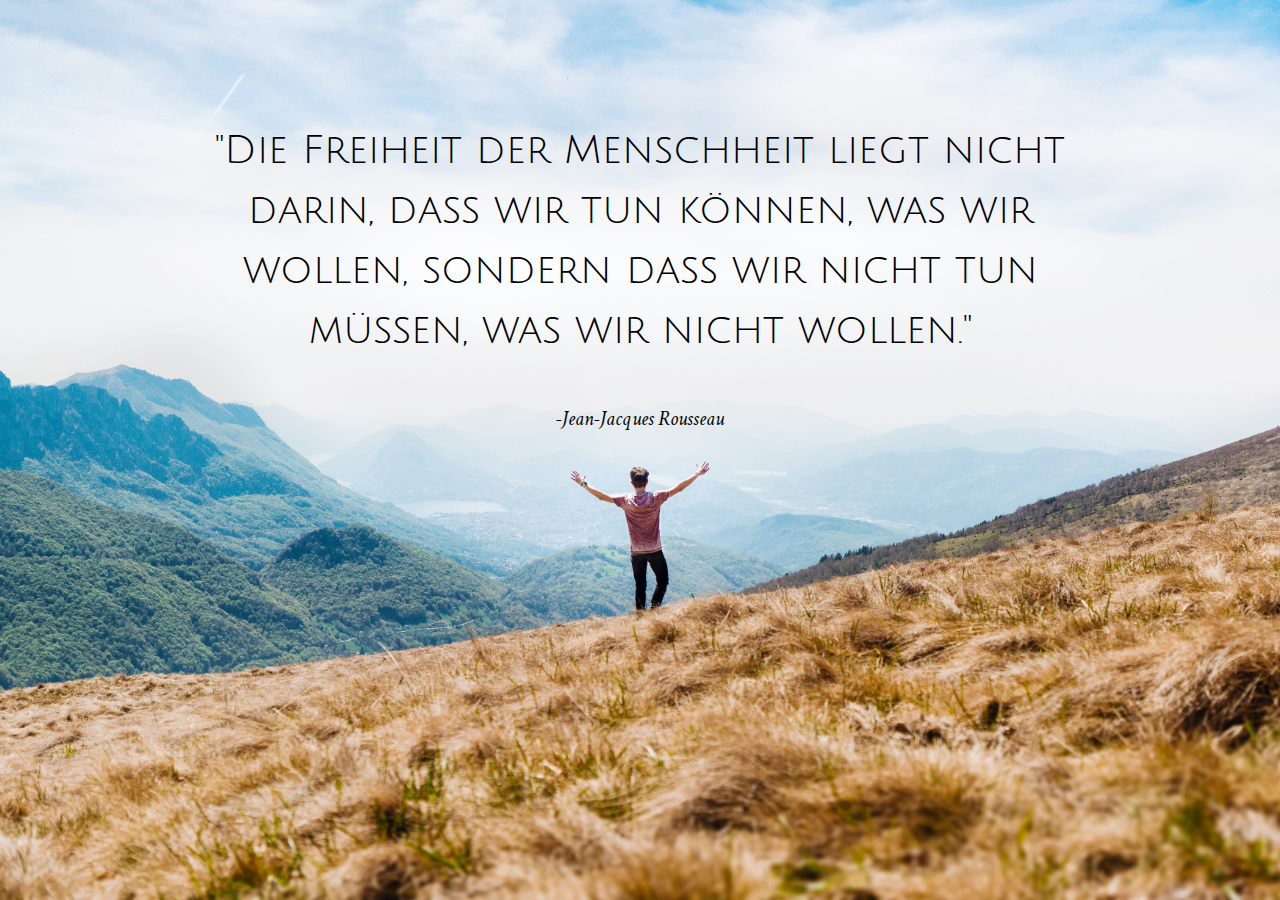
==== Languages/DE.html @ e44c207c "add-languages" ====
<!DOCTYPE html>
<html>
<head>
  <meta charset="utf-8">
  <title>Freedom</title>
  <meta name="viewport" content="width=device-width, initial-scale=1">
  <link rel="stylesheet" type="text/css" href="../main.css">
  <link rel="preconnect" href="https://fonts.googleapis.com">
  <link href="https://fonts.googleapis.com/css?family=Crimson+Text|Julius+Sans+One" rel="stylesheet">
</head>
<body>
  <div class="wrapper">
    <p class="quote">"Die Freiheit der Menschheit liegt nicht darin, dass wir tun können, was wir wollen, sondern dass wir nicht tun müssen, was wir nicht wollen."</p>
    <p class="name"><small>-Jean-Jacques Rousseau</small></p>
  </div>
</body>
</html>
---- main.css ----
* {
  box-sizing: border-box;
}

html, body {
  margin: 0;
  padding: 0;
  font-size: 100%;
  line-height: 1.5;
}

body {
  background: url(assets/freedom.jpg) no-repeat center;
  width: 100%;
  height: 100vh;
  display: block;
  background-size: cover;
}

.wrapper {
  padding-top: 2.5rem;
  width: 80%;
  margin: 0 auto;
  text-align: center;
}

.quote {
  font-family: 'Julius Sans One', sans-serif;
  font-size: 1.2rem;
}

.name {
  font-size: 1rem;
  font-family: 'Crimson Text', serif;
  font-style: italic;
}

@media (min-width: 768px) {
  .quote {
    font-size: 2rem;
  }
  .name {
    font-size: 1.5rem
  }
}

@media (min-width: 1024px) {
  .quote {
    font-size: 2.5rem
  }
  .wrapper {
    padding-top: 5rem;
    width: 70%
  }
}
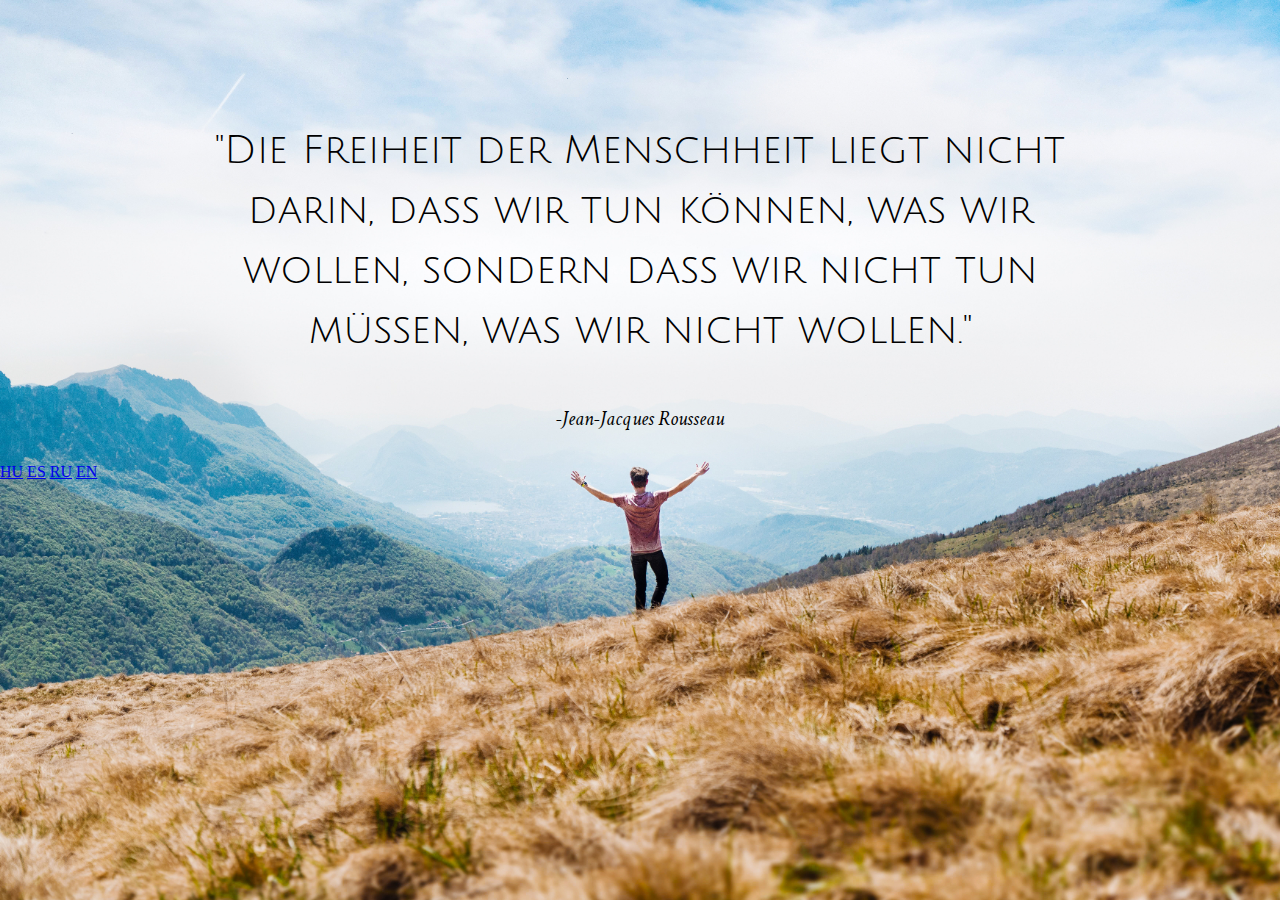
==== commit 4eec1446: "link-pages" ====
--- a/Languages/DE.html
+++ b/Languages/DE.html
@@ -13,5 +13,11 @@
     <p class="quote">"Die Freiheit der Menschheit liegt nicht darin, dass wir tun können, was wir wollen, sondern dass wir nicht tun müssen, was wir nicht wollen."</p>
     <p class="name"><small>-Jean-Jacques Rousseau</small></p>
   </div>
+    <div class="lang-nav">
+    <a href="HU.html">HU</a>
+    <a href="ES.html">ES</a>
+    <a href="RU.html">RU</a>
+    <a href="../index.html">EN</a>
+  </div>
 </body>
 </html>